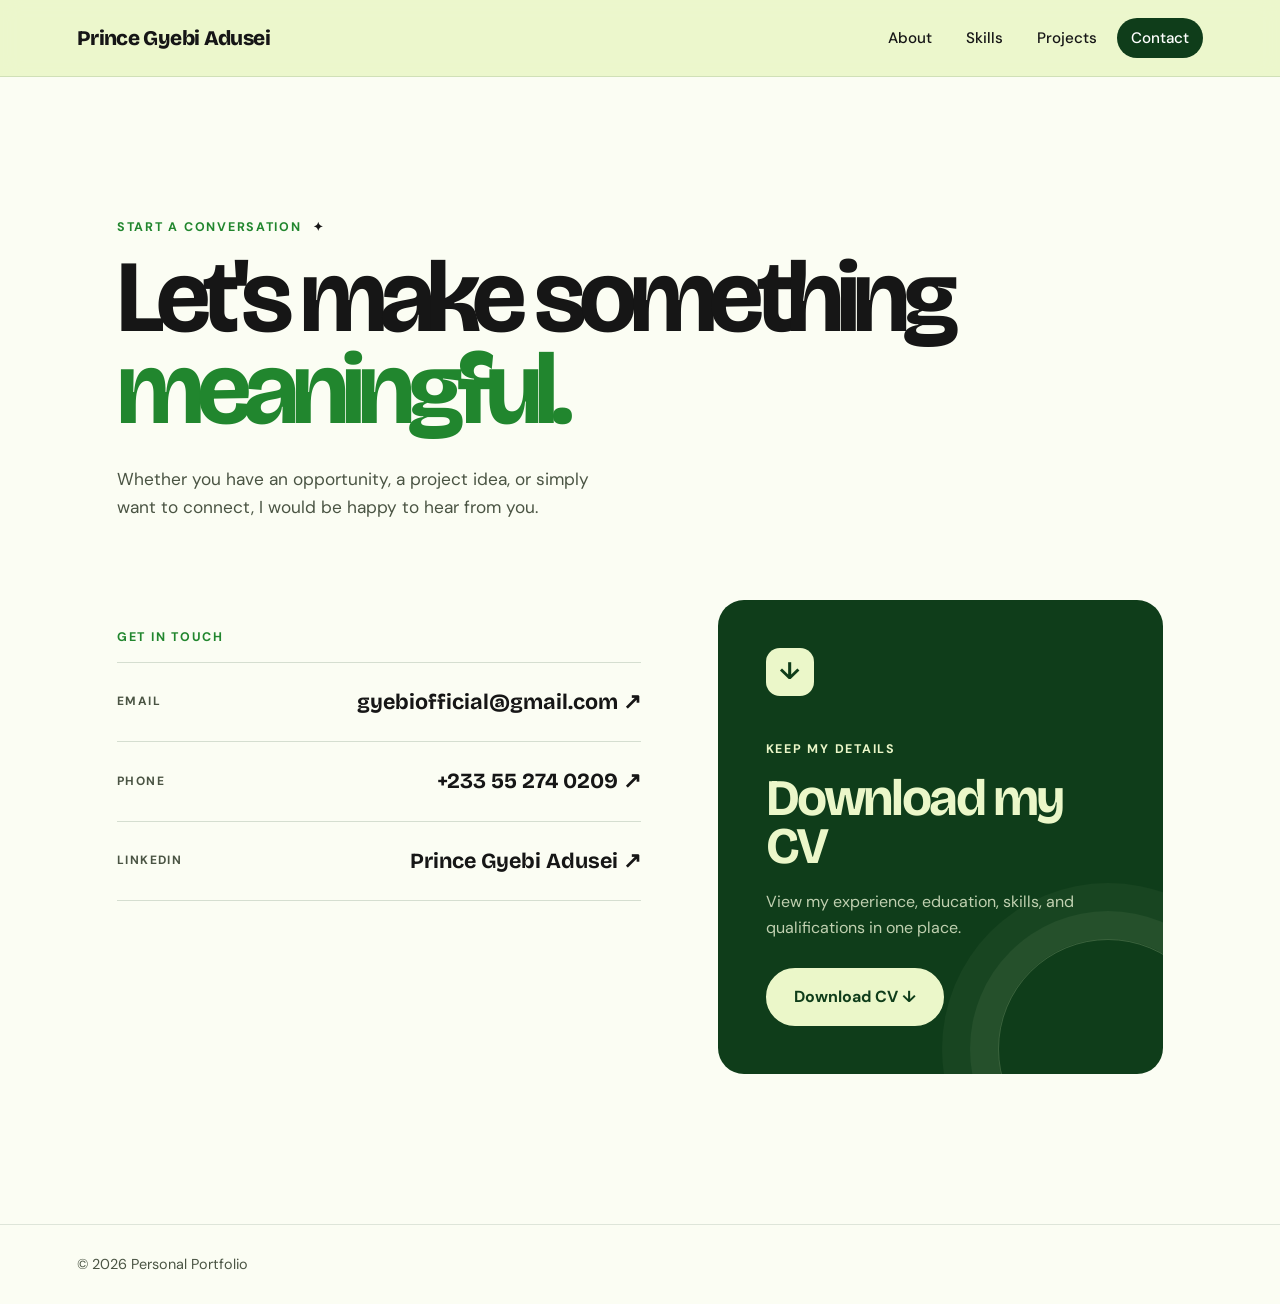
==== Contact.html @ 2f2ecbd1 "Add Skills page and corresponding styles - Created Skills.html to showcase technical skills, certifi" ====
<!DOCTYPE html>
<html lang="en">
<head>
    <meta charset="UTF-8">
    <meta name="viewport" content="width=device-width, initial-scale=1.0">
    <meta name="description" content="Contact Prince Gyebi Adusei for collaboration, opportunities, and creative projects.">
    <title>Contact | Prince Gyebi Adusei</title>

    <link rel="preconnect" href="https://fonts.googleapis.com">
    <link rel="preconnect" href="https://fonts.gstatic.com" crossorigin>
    <link href="https://fonts.googleapis.com/css2?family=Bricolage+Grotesque:opsz,wght@12..96,500;12..96,700;12..96,800&family=DM+Sans:wght@400;500;700&display=swap" rel="stylesheet">
    <link rel="stylesheet" href="styles.css">
</head>
<body>
    <header class="site-header">
        <a class="brand" href="CV.html">Prince Gyebi Adusei</a>
        <nav aria-label="Main navigation">
            <ul>
                <li><a href="About.html">About</a></li>
                <li><a href="Skills.html">Skills</a></li>
                <li><a href="Project.html">Projects</a></li>
                <li><a class="nav-cta" href="Contact.html" aria-current="page">Contact</a></li>
            </ul>
        </nav>
    </header>

    <main>
        <section class="contact-hero" aria-labelledby="contact-heading">
            <p class="eyebrow">Start a conversation <span aria-hidden="true">✦</span></p>
            <h1 id="contact-heading">Let's make something <em>meaningful.</em></h1>
            <p class="contact-intro">
                Whether you have an opportunity, a project idea, or simply want to connect,
                I would be happy to hear from you.
            </p>
        </section>

        <section class="contact-layout" aria-label="Contact information and CV">
            <div class="contact-details">
                <p class="eyebrow">Get in touch</p>
                <a class="contact-link" href="mailto:gyebiofficial@gmail.com">
                    <span class="contact-label">Email</span>
                    <span>gyebiofficial@gmail.com <span aria-hidden="true">↗</span></span>
                </a>
                <a class="contact-link" href="tel:+233552740209">
                    <span class="contact-label">Phone</span>
                    <span>+233 55 274 0209 <span aria-hidden="true">↗</span></span>
                </a>
                <a class="contact-link" href="https://www.linkedin.com/in/princegyebiadusei" target="_blank" rel="noopener noreferrer">
                    <span class="contact-label">LinkedIn</span>
                    <span>Prince Gyebi Adusei <span aria-hidden="true">↗</span></span>
                </a>
            </div>

            <aside class="cv-download-card" aria-labelledby="cv-heading">
                <div class="cv-icon" aria-hidden="true">↓</div>
                <p class="eyebrow">Keep my details</p>
                <h2 id="cv-heading">Download my CV</h2>
                <p>
                    View my experience, education, skills, and qualifications in one place.
                </p>
                <a class="btn btn-primary" href="C:\Users\gyebi\Desktop\PORTFOLIO\ASSETS\PRINCE ADUSEI CV.pdf" download="Prince-Gyebi-Adusei-CV.html">
                    Download CV <span aria-hidden="true">↓</span>
                </a>
                <!-- <a class="cv-view-link" href="CV.html">View CV in browser <span aria-hidden="true">↗</span></a> -->
            </aside>
        </section>
    </main>

    <footer class="site-footer">
        <p>&copy; 2026 Personal Portfolio</p>
    </footer>
</body>
</html>
---- styles.css ----
/* ---------- Tokens ---------- */
:root {
    --bg: #fbfdf3;
    --lime: #ebf7c9;
    --ink: #161616;
    --muted: #4a5443;
    --green: #21862e;
    --green-deep: #0f3d1a;
    --radius: 14px;

    --font-display: "Bricolage Grotesque", "Segoe UI", Arial, sans-serif;
    --font-body: "DM Sans", "Segoe UI", Arial, sans-serif;
}

/* ---------- Base ---------- */
*,
*::before,
*::after {
    box-sizing: border-box;
}

html {
    scroll-behavior: smooth;
}

body {
    margin: 0;
    min-height: 100vh;
    display: flex;
    flex-direction: column;
    background: var(--bg);
    color: var(--ink);
    font-family: var(--font-body);
    line-height: 1.6;
    -webkit-font-smoothing: antialiased;
}

a {
    color: inherit;
}

:focus-visible {
    outline: 3px solid var(--green);
    outline-offset: 3px;
    border-radius: 6px;
}

/* ---------- Header ---------- */
.site-header {
    position: sticky;
    top: 0;
    z-index: 10;
    display: flex;
    align-items: center;
    justify-content: space-between;
    padding: 18px 6%;
    background: rgba(235, 247, 201, 0.92);
    backdrop-filter: blur(10px);
    border-bottom: 1px solid rgba(15, 61, 26, 0.12);
}

.brand {
    font-family: var(--font-display);
    font-size: 1.3rem;
    font-weight: 800;
    letter-spacing: -0.03em;
    text-decoration: none;
}

.site-header nav ul {
    display: flex;
    align-items: center;
    gap: 6px;
    margin: 0;
    padding: 0;
    list-style: none;
}

.site-header nav a {
    display: inline-block;
    padding: 8px 14px;
    border-radius: 999px;
    font-size: 0.95rem;
    font-weight: 500;
    text-decoration: none;
    transition: background-color 0.2s ease, color 0.2s ease;
}

.site-header nav a:hover {
    background: rgba(33, 134, 46, 0.14);
    color: var(--green-deep);
}

.site-header nav .nav-cta {
    background: var(--green-deep);
    color: #fff;
}

.site-header nav .nav-cta:hover {
    background: var(--green);
    color: #fff;
}

/* ---------- Hero ---------- */
main {
    flex: 1;
}

.hero {
    display: grid;
    grid-template-columns: minmax(0, 1.5fr) minmax(0, 1fr);
    gap: clamp(32px, 6vw, 84px);
    align-items: center;
    max-width: 1200px;
    margin: 0 auto;
    padding: clamp(48px, 9vw, 120px) 6%;
}

.hero h1 {
    margin: 0 0 24px;
    font-family: var(--font-display);
    font-size: clamp(2.4rem, 6vw, 4.6rem);
    font-weight: 800;
    line-height: 1.02;
    letter-spacing: -0.04em;
    text-wrap: balance;
}

.lead {
    max-width: 62ch;
    margin: 0 0 36px;
    color: var(--muted);
    font-size: clamp(1.02rem, 1.4vw, 1.18rem);
}

/* ---------- Buttons ---------- */
.actions {
    display: flex;
    flex-wrap: wrap;
    gap: 14px;
}

.btn {
    display: inline-block;
    padding: 14px 26px;
    border: 2px solid var(--green-deep);
    border-radius: 999px;
    font-weight: 700;
    text-decoration: none;
    transition: background-color 0.2s ease, color 0.2s ease, transform 0.2s ease;
}

.btn-primary {
    background: var(--green-deep);
    color: #fff;
}

.btn-primary:hover {
    background: var(--green);
    border-color: var(--green);
}

.btn-ghost {
    background: transparent;
    color: var(--green-deep);
}

.btn-ghost:hover {
    background: var(--lime);
}

.btn:active {
    transform: translateY(1px);
}

/* ---------- Side panel ---------- */
.hero-panel {
    background: var(--green-deep);
    color: #f2fadb;
    border-radius: 28px;
    padding: clamp(24px, 3vw, 40px);
}

.panel-item + .panel-item {
    margin-top: 28px;
    padding-top: 28px;
    border-top: 1px solid rgba(235, 247, 201, 0.22);
}

.panel-item h2 {
    margin: 0 0 8px;
    color: var(--lime);
    font-family: var(--font-display);
    font-size: 1.5rem;
    font-weight: 700;
    letter-spacing: -0.02em;
}

.panel-item p {
    margin: 0;
    color: rgba(242, 250, 219, 0.82);
}

/* ---------- Footer ---------- */
.site-footer {
    padding: 28px 6%;
    border-top: 1px solid rgba(15, 61, 26, 0.12);
    color: var(--muted);
    font-size: 0.9rem;
}

.site-footer p {
    margin: 0;
}

/* ---------- One page-load reveal ---------- */
@keyframes rise {
    from {
        opacity: 0;
        transform: translateY(18px);
    }
    to {
        opacity: 1;
        transform: none;
    }
}

.hero-copy,
.hero-panel {
    animation: rise 0.7s cubic-bezier(0.2, 0.7, 0.2, 1) both;
}

.hero-panel {
    animation-delay: 0.15s;
}

/* ---------- Responsive ---------- */
@media (max-width: 860px) {
    .hero {
        grid-template-columns: 1fr;
    }
}

@media (max-width: 650px) {
    .site-header {
        flex-direction: column;
        align-items: flex-start;
        gap: 12px;
    }

    .site-header nav ul {
        flex-wrap: wrap;
        margin-left: -14px;
    }
}

@media (prefers-reduced-motion: reduce) {
    html {
        scroll-behavior: auto;
    }

    .hero-copy,
    .hero-panel {
        animation: none;
    }

    .btn,
    .site-header nav a {
        transition: none;
    }
}

/* ---------- Projects gallery ---------- */
.nav-current {
    background: rgba(33, 134, 46, 0.14);
    color: var(--green-deep);
}

.projects-hero {
    max-width: 1200px;
    margin: 0 auto;
    padding: clamp(64px, 10vw, 132px) 6% clamp(42px, 6vw, 74px);
}

.eyebrow {
    margin: 0 0 14px;
    color: var(--green);
    font-size: 0.78rem;
    font-weight: 700;
    letter-spacing: 0.14em;
    text-transform: uppercase;
}

.eyebrow span {
    display: inline-block;
    margin-left: 6px;
    color: var(--ink);
}

.projects-hero h1 {
    max-width: 720px;
    margin: 0;
    font-family: var(--font-display);
    font-size: clamp(3.5rem, 9vw, 7.5rem);
    line-height: 0.92;
    letter-spacing: -0.065em;
}

.projects-hero h1 em {
    color: var(--green);
    font-style: normal;
}

.projects-intro {
    max-width: 520px;
    margin: 30px 0 0;
    color: var(--muted);
    font-size: 1.08rem;
}

.project-gallery {
    display: grid;
    grid-template-columns: repeat(2, minmax(0, 1fr));
    gap: clamp(18px, 3vw, 32px);
    max-width: 1200px;
    margin: 0 auto;
    padding: 0 6% clamp(72px, 10vw, 132px);
}

.project-card {
    min-width: 0;
    animation: rise 0.7s cubic-bezier(0.2, 0.7, 0.2, 1) both;
}

.project-card:nth-child(2) {
    animation-delay: 0.08s;
}

.project-card:nth-child(3) {
    animation-delay: 0.16s;
}

.project-card:nth-child(4) {
    animation-delay: 0.24s;
}

.flyer-card {
    display: block;
    width: 100%;
    padding: 0;
    border: 0;
    background: transparent;
    color: inherit;
    text-align: left;
    cursor: pointer;
}

.card-image {
    position: relative;
    display: block;
    overflow: hidden;
    aspect-ratio: 4 / 3;
    border-radius: 22px;
    background: var(--lime);
}

.card-image img {
    display: block;
    width: 100%;
    height: 100%;
    object-fit: cover;
    transition: transform 0.5s cubic-bezier(0.2, 0.7, 0.2, 1);
}

.flyer-card:hover .card-image img,
.flyer-card:focus-visible .card-image img {
    transform: scale(1.045);
}

.view-project {
    position: absolute;
    right: 16px;
    bottom: 16px;
    padding: 9px 13px;
    border-radius: 999px;
    background: var(--green-deep);
    color: #fff;
    font-size: 0.8rem;
    font-weight: 700;
    opacity: 0;
    transform: translateY(8px);
    transition: opacity 0.25s ease, transform 0.25s ease;
}

.flyer-card:hover .view-project,
.flyer-card:focus-visible .view-project {
    opacity: 1;
    transform: none;
}

.card-content {
    display: grid;
    grid-template-columns: auto 1fr;
    column-gap: 12px;
    padding: 17px 2px 0;
}

.card-number {
    grid-row: span 2;
    color: var(--green);
    font-size: 0.75rem;
    font-weight: 700;
    letter-spacing: 0.08em;
}

.flyer-title {
    display: block;
    font-family: var(--font-display);
    font-size: clamp(1.25rem, 2vw, 1.6rem);
    font-weight: 700;
    line-height: 1.1;
}

.card-meta {
    display: block;
    margin-top: 5px;
    color: var(--muted);
    font-size: 0.86rem;
}

.project-dialog {
    width: min(900px, calc(100% - 32px));
    padding: 0;
    overflow: hidden;
    border: 0;
    border-radius: 24px;
    background: var(--bg);
    color: var(--ink);
    box-shadow: 0 24px 90px rgba(15, 61, 26, 0.3);
}

.project-dialog::backdrop {
    background: rgba(15, 61, 26, 0.75);
    backdrop-filter: blur(5px);
}

.dialog-image-wrap {
    max-height: 68vh;
    background: var(--lime);
}

.dialog-image {
    display: block;
    width: 100%;
    max-height: 68vh;
    object-fit: contain;
}

.dialog-copy {
    padding: 22px 26px 28px;
}

.dialog-copy h2 {
    margin: 0;
    font-family: var(--font-display);
    font-size: clamp(1.7rem, 4vw, 2.4rem);
    line-height: 1;
}

.dialog-description {
    margin: 10px 0 0;
    color: var(--muted);
}

.dialog-close {
    position: absolute;
    top: 14px;
    right: 14px;
    z-index: 1;
    width: 38px;
    height: 38px;
    border: 0;
    border-radius: 50%;
    background: var(--bg);
    color: var(--green-deep);
    font-size: 1.7rem;
    line-height: 1;
    cursor: pointer;
}

@media (max-width: 650px) {
    .project-gallery {
        grid-template-columns: 1fr;
    }

    .card-image {
        aspect-ratio: 5 / 4;
    }

    .view-project {
        opacity: 1;
        transform: none;
    }
}

@media (prefers-reduced-motion: reduce) {
    .project-card,
    .card-image img,
    .view-project {
        animation: none;
        transition: none;
    }
}

/* ---------- Skills page ---------- */
.skills-hero {
    display: grid;
    grid-template-columns: minmax(0, 1.35fr) minmax(220px, 0.65fr);
    gap: clamp(32px, 8vw, 110px);
    align-items: end;
    max-width: 1200px;
    margin: 0 auto;
    padding: clamp(68px, 10vw, 132px) 6% clamp(54px, 8vw, 92px);
}

.skills-hero h1 {
    max-width: 760px;
    margin: 0;
    font-family: var(--font-display);
    font-size: clamp(3.2rem, 7vw, 6.6rem);
    line-height: 0.94;
    letter-spacing: -0.065em;
}

.skills-hero h1 em {
    color: var(--green);
    font-style: normal;
}

.skills-hero-note {
    max-width: 330px;
    margin: 0 0 5px;
    color: var(--muted);
    font-size: 1.02rem;
}

.skills-section {
    max-width: 1200px;
    margin: 0 auto;
    padding: 0 6% clamp(68px, 9vw, 110px);
}

.section-heading {
    display: flex;
    align-items: baseline;
    justify-content: space-between;
    gap: 24px;
    margin-bottom: 24px;
    border-bottom: 1px solid rgba(15, 61, 26, 0.15);
}

.section-heading .eyebrow {
    margin-bottom: 10px;
}

.section-heading h2 {
    margin: 0 0 10px;
    font-family: var(--font-display);
    font-size: clamp(1.8rem, 3vw, 2.6rem);
    letter-spacing: -0.04em;
}

.skills-grid {
    display: grid;
    grid-template-columns: repeat(3, minmax(0, 1fr));
    gap: 16px;
}

.skill-card {
    min-height: 245px;
    padding: clamp(22px, 3vw, 32px);
    border: 1px solid rgba(15, 61, 26, 0.14);
    border-radius: 20px;
    background: #fff;
    transition: transform 0.25s ease, box-shadow 0.25s ease;
}

.skill-card:hover {
    transform: translateY(-5px);
    box-shadow: 0 16px 35px rgba(15, 61, 26, 0.1);
}

.skill-card-dark {
    background: var(--green-deep);
    color: #fff;
}

.skill-icon {
    display: grid;
    place-items: center;
    width: 44px;
    height: 44px;
    margin-bottom: 34px;
    border-radius: 12px;
    background: var(--lime);
    color: var(--green-deep);
    font-weight: 700;
}

.skill-card h3 {
    margin: 0 0 15px;
    font-family: var(--font-display);
    font-size: 1.35rem;
}

.skill-list {
    display: flex;
    flex-wrap: wrap;
    gap: 8px;
    margin: 0;
    padding: 0;
    list-style: none;
}

.skill-list li {
    padding: 6px 10px;
    border: 1px solid rgba(15, 61, 26, 0.18);
    border-radius: 999px;
    color: var(--muted);
    font-size: 0.82rem;
}

.skill-card-dark .skill-list li {
    border-color: rgba(235, 247, 201, 0.3);
    color: var(--lime);
}

.credentials-section {
    padding-bottom: clamp(60px, 8vw, 94px);
}

.credential-list {
    display: grid;
    gap: 10px;
}

.credential {
    display: grid;
    grid-template-columns: 72px 1fr auto;
    gap: 20px;
    align-items: center;
    padding: 18px 20px;
    border-radius: 16px;
    background: var(--lime);
}

.credential-mark {
    display: grid;
    place-items: center;
    width: 58px;
    height: 58px;
    border-radius: 14px;
    background: var(--green-deep);
    color: var(--lime);
    font-family: var(--font-display);
    font-size: 0.82rem;
    font-weight: 800;
}

.credential h3 {
    margin: 0 0 3px;
    font-family: var(--font-display);
    font-size: 1.08rem;
}

.credential p {
    margin: 0;
    color: var(--muted);
    font-size: 0.9rem;
}

.credential-arrow {
    align-self: start;
    color: var(--green);
    font-size: 1.4rem;
}

.leadership-card {
    display: grid;
    grid-template-columns: minmax(140px, 0.4fr) minmax(0, 1fr);
    gap: clamp(28px, 8vw, 120px);
    max-width: 1200px;
    margin: 0 auto clamp(72px, 10vw, 132px);
    padding: clamp(28px, 5vw, 58px) 6%;
    background: var(--green-deep);
    color: #fff;
}

.leadership-label {
    color: var(--lime);
    font-size: 0.78rem;
    font-weight: 700;
    letter-spacing: 0.12em;
    text-transform: uppercase;
}

.leadership-card h2 {
    max-width: 580px;
    margin: 0 0 18px;
    color: var(--lime);
    font-family: var(--font-display);
    font-size: clamp(2rem, 4vw, 3.6rem);
    line-height: 0.98;
    letter-spacing: -0.05em;
}

.leadership-card p:last-child {
    max-width: 620px;
    margin: 0;
    color: rgba(242, 250, 219, 0.82);
}

@media (max-width: 760px) {
    .skills-hero,
    .leadership-card {
        grid-template-columns: 1fr;
    }

    .skills-hero-note {
        margin-top: 4px;
    }

    .skills-grid {
        grid-template-columns: 1fr;
    }

    .skill-card {
        min-height: auto;
    }
}

@media (max-width: 500px) {
    .section-heading {
        display: block;
    }

    .credential {
        grid-template-columns: 54px 1fr;
        gap: 14px;
        padding: 14px;
    }

    .credential-mark {
        width: 48px;
        height: 48px;
    }

    .credential-arrow {
        display: none;
    }
}

@media (prefers-reduced-motion: reduce) {
    .skill-card {
        transition: none;
    }
}

/* ---------- About page ---------- */
.about-hero {
    display: grid;
    grid-template-columns: minmax(0, 1fr) auto;
    gap: 36px;
    align-items: end;
    max-width: 1200px;
    margin: 0 auto;
    padding: clamp(68px, 10vw, 132px) 6% clamp(56px, 8vw, 96px);
}

.about-hero h1 {
    max-width: 820px;
    margin: 0;
    font-family: var(--font-display);
    font-size: clamp(3.2rem, 7.2vw, 7rem);
    line-height: 0.92;
    letter-spacing: -0.07em;
}

.about-hero h1 em {
    color: var(--green);
    font-style: normal;
}

.about-hero-aside {
    display: flex;
    align-items: center;
    gap: 14px;
    padding-bottom: 8px;
    color: var(--muted);
    font-size: 0.85rem;
    line-height: 1.35;
}

.about-hero-aside p {
    margin: 0;
}

.about-initials {
    display: grid;
    place-items: center;
    width: 66px;
    height: 66px;
    border-radius: 50%;
    background: var(--green-deep);
    color: var(--lime);
    font-family: var(--font-display);
    font-size: 0.85rem;
    font-weight: 800;
}

.about-content {
    display: grid;
    grid-template-columns: minmax(120px, 0.35fr) minmax(0, 1fr);
    gap: clamp(32px, 8vw, 120px);
    max-width: 1200px;
    margin: 0 auto;
    padding: clamp(30px, 5vw, 52px) 6% clamp(72px, 10vw, 132px);
    border-top: 1px solid rgba(15, 61, 26, 0.15);
}

.about-label {
    display: flex;
    justify-content: space-between;
    align-items: start;
    color: var(--green);
    font-size: 0.78rem;
    font-weight: 700;
    letter-spacing: 0.12em;
    text-transform: uppercase;
}

.about-copy {
    max-width: 700px;
}

.about-copy p {
    margin: 0 0 20px;
    color: var(--muted);
}

.about-copy p:last-child {
    margin-bottom: 0;
}

.about-copy .about-lead {
    margin-bottom: 28px;
    color: var(--ink);
    font-family: var(--font-display);
    font-size: clamp(1.55rem, 3vw, 2.35rem);
    font-weight: 700;
    line-height: 1.08;
    letter-spacing: -0.04em;
}

.about-focus {
    display: grid;
    grid-template-columns: minmax(220px, 0.7fr) minmax(0, 1.3fr);
    gap: clamp(32px, 8vw, 110px);
    max-width: 1200px;
    margin: 0 auto;
    padding: clamp(34px, 5vw, 60px) 6%;
    border-radius: 26px;
    background: var(--lime);
}

.about-focus h2 {
    max-width: 420px;
    margin: 0;
    font-family: var(--font-display);
    font-size: clamp(2rem, 4vw, 3.4rem);
    line-height: 0.98;
    letter-spacing: -0.055em;
}

.focus-items {
    display: grid;
    grid-template-columns: repeat(3, 1fr);
    gap: 18px;
}

.focus-items article {
    padding-left: 16px;
    border-left: 1px solid rgba(15, 61, 26, 0.2);
}

.focus-number {
    color: var(--green);
    font-size: 0.76rem;
    font-weight: 700;
}

.focus-items h3 {
    margin: 28px 0 8px;
    font-family: var(--font-display);
    font-size: 1.15rem;
}

.focus-items p {
    margin: 0;
    color: var(--muted);
    font-size: 0.88rem;
}

.about-outro {
    display: flex;
    justify-content: space-between;
    align-items: center;
    gap: 32px;
    max-width: 1200px;
    margin: 0 auto;
    padding: clamp(70px, 10vw, 128px) 6%;
}

.about-outro p {
    max-width: 630px;
    margin: 0;
    font-family: var(--font-display);
    font-size: clamp(1.45rem, 2.5vw, 2.15rem);
    font-weight: 700;
    line-height: 1.08;
    letter-spacing: -0.04em;
}

.about-outro .btn span {
    margin-left: 8px;
}

@media (max-width: 800px) {
    .about-hero {
        grid-template-columns: 1fr;
    }

    .about-hero-aside {
        padding-bottom: 0;
    }

    .about-content,
    .about-focus {
        grid-template-columns: 1fr;
    }

    .about-label {
        justify-content: flex-start;
        gap: 28px;
    }

    .about-focus {
        margin: 0 6%;
    }
}

@media (max-width: 600px) {
    .focus-items {
        grid-template-columns: 1fr;
        gap: 24px;
    }

    .focus-items h3 {
        margin-top: 8px;
    }

    .about-outro {
        display: block;
    }

    .about-outro .btn {
        margin-top: 26px;
    }
}

/* ---------- Contact page ---------- */
.contact-hero {
    max-width: 1200px;
    margin: 0 auto;
    padding: clamp(68px, 11vw, 145px) 6% clamp(48px, 7vw, 78px);
}

.contact-hero h1 {
    max-width: 900px;
    margin: 0;
    font-family: var(--font-display);
    font-size: clamp(3.4rem, 8vw, 7.8rem);
    line-height: 0.9;
    letter-spacing: -0.07em;
}

.contact-hero h1 em {
    color: var(--green);
    font-style: normal;
}

.contact-intro {
    max-width: 500px;
    margin: 30px 0 0;
    color: var(--muted);
    font-size: 1.08rem;
}

.contact-layout {
    display: grid;
    grid-template-columns: minmax(0, 1fr) minmax(320px, 0.85fr);
    gap: clamp(24px, 6vw, 84px);
    align-items: stretch;
    max-width: 1200px;
    margin: 0 auto;
    padding: 0 6% clamp(80px, 12vw, 150px);
}

.contact-details {
    padding: 28px 0;
}

.contact-link {
    display: flex;
    justify-content: space-between;
    align-items: center;
    gap: 24px;
    padding: 22px 0;
    border-bottom: 1px solid rgba(15, 61, 26, 0.16);
    color: var(--ink);
    font-family: var(--font-display);
    font-size: clamp(1.05rem, 2vw, 1.35rem);
    font-weight: 700;
    text-decoration: none;
    transition: color 0.2s ease, padding 0.2s ease;
}

.contact-link:first-of-type {
    border-top: 1px solid rgba(15, 61, 26, 0.16);
}

.contact-link:hover {
    padding-left: 8px;
    color: var(--green);
}

.contact-label {
    color: var(--muted);
    font-family: var(--font-body);
    font-size: 0.75rem;
    font-weight: 700;
    letter-spacing: 0.12em;
    text-transform: uppercase;
}

.cv-download-card {
    position: relative;
    overflow: hidden;
    padding: clamp(28px, 5vw, 48px);
    border-radius: 26px;
    background: var(--green-deep);
    color: #fff;
}

.cv-download-card::after {
    position: absolute;
    right: -55px;
    bottom: -85px;
    width: 220px;
    height: 220px;
    border: 1px solid rgba(235, 247, 201, 0.2);
    border-radius: 50%;
    box-shadow: 0 0 0 28px rgba(235, 247, 201, 0.06), 0 0 0 56px rgba(235, 247, 201, 0.04);
    content: "";
}

.cv-download-card .eyebrow {
    position: relative;
    z-index: 1;
    color: var(--lime);
}

.cv-icon {
    position: relative;
    z-index: 1;
    display: grid;
    place-items: center;
    width: 48px;
    height: 48px;
    margin-bottom: 44px;
    border-radius: 14px;
    background: var(--lime);
    color: var(--green-deep);
    font-size: 1.5rem;
    font-weight: 700;
}

.cv-download-card h2 {
    position: relative;
    z-index: 1;
    margin: 0;
    color: var(--lime);
    font-family: var(--font-display);
    font-size: clamp(2rem, 4vw, 3.25rem);
    line-height: 0.95;
    letter-spacing: -0.05em;
}

.cv-download-card p:not(.eyebrow) {
    position: relative;
    z-index: 1;
    max-width: 330px;
    margin: 18px 0 28px;
    color: rgba(242, 250, 219, 0.78);
}

.cv-download-card .btn {
    position: relative;
    z-index: 1;
    border-color: var(--lime);
    background: var(--lime);
    color: var(--green-deep);
}

.cv-download-card .btn:hover {
    border-color: #fff;
    background: #fff;
}

.cv-view-link {
    position: relative;
    z-index: 1;
    display: block;
    width: fit-content;
    margin-top: 18px;
    color: rgba(242, 250, 219, 0.8);
    font-size: 0.85rem;
    text-decoration: none;
}

.cv-view-link:hover {
    color: var(--lime);
}

@media (max-width: 760px) {
    .contact-layout {
        grid-template-columns: 1fr;
    }

    .contact-details {
        padding-top: 0;
    }
}

@media (max-width: 500px) {
    .contact-link {
        display: block;
    }

    .contact-link > span:last-child {
        display: block;
        margin-top: 8px;
    }
}
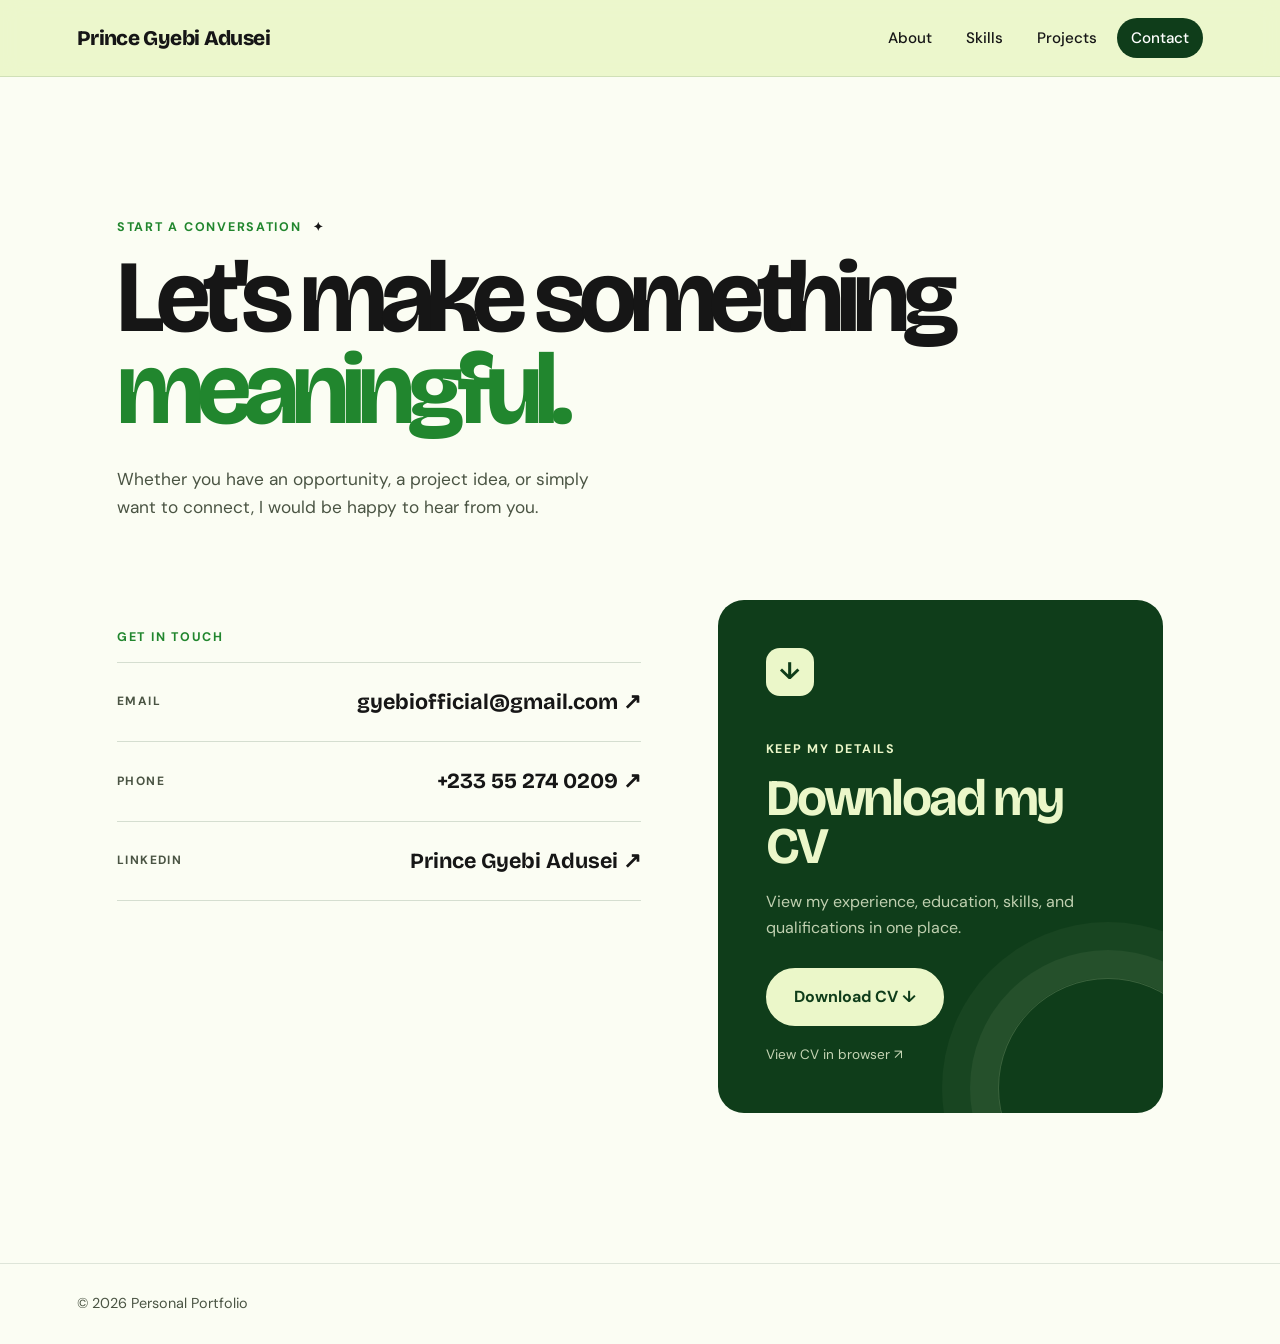
==== commit 05801ca2: "Update contact section with CV download link and view option" ====
--- a/Contact.html
+++ b/Contact.html
@@ -58,10 +58,12 @@
                 <p>
                     View my experience, education, skills, and qualifications in one place.
                 </p>
-                <a class="btn btn-primary" href="C:\Users\gyebi\Desktop\PORTFOLIO\ASSETS\PRINCE ADUSEI CV.pdf" download="Prince-Gyebi-Adusei-CV.html">
+                <a class="btn btn-primary" href="ASSETS/PRINCE%20ADUSEI%20CV.pdf" download="Prince-Gyebi-Adusei-CV.pdf">
                     Download CV <span aria-hidden="true">↓</span>
                 </a>
-                <!-- <a class="cv-view-link" href="CV.html">View CV in browser <span aria-hidden="true">↗</span></a> -->
+                <a class="cv-view-link" href="ASSETS/PRINCE%20ADUSEI%20CV.pdf" target="_blank" rel="noopener noreferrer">
+                    View CV in browser <span aria-hidden="true">↗</span>
+                </a>
             </aside>
         </section>
     </main>
